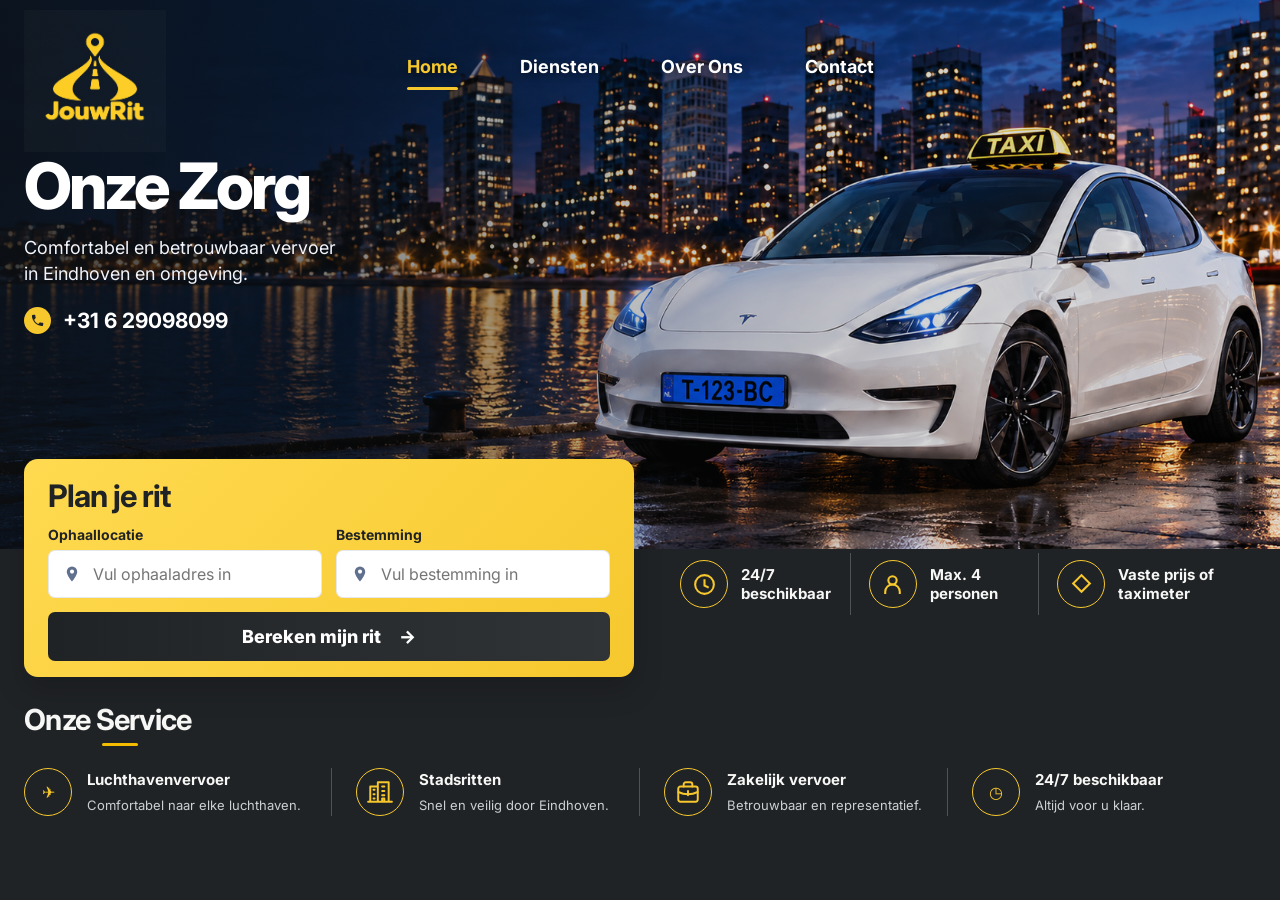
==== index.html @ 5863522d "Add files via upload" ====
<!doctype html>
<html lang="nl">
<head>
  <meta charset="utf-8">
  <meta name="viewport" content="width=device-width,initial-scale=1">
  <meta name="description" content="JouwRit — comfortabel en betrouwbaar taxivervoer in Eindhoven en omgeving.">
  <title>JouwRit | Taxi Eindhoven</title>
  <link rel="preconnect" href="https://fonts.googleapis.com">
  <link rel="preconnect" href="https://fonts.gstatic.com" crossorigin>
  <link href="https://fonts.googleapis.com/css2?family=Inter:wght@400;500;600;700;800&display=swap" rel="stylesheet">
  <link rel="icon" type="image/png" href="assets/jouwrit-road-pin.png">
  <style>
    :root{--navy:#071c40;--navy2:#102b5f;--yellow:#ffd21f;--yellow2:#ffdf58;--ink:#0a1d43;--muted:#50658a;--line:#d8deea;--white:#fff}
    *{box-sizing:border-box}
    html{scroll-behavior:smooth}
    body{margin:0;background:#f8fafc;color:var(--ink);font-family:Inter,Arial,sans-serif}
    button,input{font:inherit}
    .hero{height:61vh;min-height:480px;position:relative;color:#fff;background:linear-gradient(90deg,rgba(2,18,46,.56) 0%,rgba(2,18,46,.15) 45%,rgba(2,18,46,0) 70%),url('assets/jouwrit-hero.png') center/cover no-repeat}
    .hero-inner{width:min(1320px,calc(100% - 48px));height:100%;margin:auto;position:relative}
    .topbar{height:158px;display:flex;align-items:flex-start;justify-content:space-between}
    .brand{width:142px;height:142px;overflow:hidden;border-radius:50%;margin-top:10px;box-shadow:0 8px 28px rgba(0,0,0,.24)}
    .brand img{width:100%;height:100%;object-fit:cover;transform:scale(1.1)}
    nav{display:flex;gap:62px;margin:56px 31% 0 0;font-weight:700;font-size:18px}
    nav a{color:#fff;text-decoration:none;padding:0 0 13px;position:relative;text-shadow:0 2px 7px rgba(0,0,0,.5)}
    nav a.active{color:var(--yellow)}
    nav a.active:after{content:"";position:absolute;left:0;right:0;bottom:0;height:3px;background:var(--yellow);border-radius:4px}
    .hero-copy{width:520px;margin-top:-3px}
    h1{font-size:64px;line-height:.98;letter-spacing:-3px;margin:0 0 17px;font-weight:800}
    h1 span{color:var(--yellow)}
    .tagline{font-size:18px;line-height:1.45;margin:0 0 20px;color:#f2f5fb}
    .phone{display:inline-flex;align-items:center;gap:12px;color:#fff;text-decoration:none;font-size:21px;font-weight:700}
    .phone svg{width:27px;height:27px;background:#fff;color:var(--navy);padding:6px;border-radius:50%}
    .content{position:relative;background:#fff;min-height:330px}
    .content-inner{width:min(1340px,calc(100% - 48px));margin:auto;position:relative;min-height:330px}
    .booking-layout{position:absolute;left:0;right:0;top:-90px;display:grid;grid-template-columns:610px 1fr;gap:28px;align-items:start}
    .planner{background:linear-gradient(135deg,var(--yellow2),var(--yellow));border-radius:14px;padding:18px 24px 16px;box-shadow:0 10px 26px rgba(24,37,65,.16)}
    .planner h2{font-size:31px;margin:0 0 12px;letter-spacing:-1px}
    .fields{display:grid;grid-template-columns:1fr 1fr;gap:14px}
    label{display:block;font-weight:700;font-size:14px;margin-bottom:7px}
    .field-wrap{position:relative}
    .field-icon{position:absolute;left:15px;top:50%;transform:translateY(-50%);color:#60708f;width:18px;height:18px;z-index:2}
    input{width:100%;height:48px;border:0;border-radius:7px;padding:0 13px 0 45px;color:var(--ink);background:#fff;outline:none;box-shadow:inset 0 0 0 1px rgba(9,29,67,.1)}
    input:focus{box-shadow:0 0 0 3px rgba(9,29,67,.2)}
    .suggestions{display:none;position:absolute;z-index:10;top:54px;left:0;right:0;background:#fff;border-radius:8px;box-shadow:0 10px 28px rgba(7,28,64,.18);overflow:hidden;max-height:210px;overflow-y:auto}
    .suggestions.open{display:block}
    .suggestion{padding:11px 13px;border-bottom:1px solid #eef1f6;cursor:pointer;font-size:13px;line-height:1.3}
    .suggestion:hover,.suggestion:focus{background:#fff8cf}
    .calculate{width:100%;height:49px;border:0;border-radius:7px;margin-top:14px;background:linear-gradient(90deg,var(--navy),var(--navy2));color:#fff;font-weight:800;font-size:18px;cursor:pointer;display:flex;align-items:center;justify-content:center;gap:18px}
    .calculate:hover{filter:brightness(1.12)}
    .calculate:disabled{opacity:.65;cursor:wait}
    .right-panel{padding-top:94px}
    .trust{display:grid;grid-template-columns:1fr 1fr 1.15fr;align-items:center}
    .trust-item{min-height:62px;display:flex;align-items:center;gap:13px;padding:0 18px;border-right:1px solid var(--line);font-weight:700;font-size:15px}
    .trust-item:last-child{border-right:0}
    .icon-bubble{width:48px;height:48px;flex:0 0 48px;border-radius:50%;display:grid;place-items:center;background:#fff7cf;color:var(--navy)}
    .icon-bubble svg{width:25px;height:25px}
    .result{margin:10px 0 0;border:2px solid var(--navy2);border-radius:12px;padding:12px 16px;background:#fff;box-shadow:0 8px 20px rgba(19,38,76,.09);display:grid;grid-template-columns:155px 1fr 250px;align-items:center;gap:14px;opacity:0;transform:translateY(5px);pointer-events:none;transition:.2s ease}
    .result.show{opacity:1;transform:none;pointer-events:auto}
    .result-label{font-size:14px;font-weight:800;margin-bottom:2px}
    .price{font-size:35px;line-height:1;font-weight:800}
    .route-summary{border-left:1px solid var(--line);padding-left:18px;font-weight:600;white-space:nowrap}
    .request{height:54px;border:0;border-radius:9px;background:linear-gradient(90deg,#ffc800,#ffdb3d);color:var(--ink);font-size:18px;font-weight:800;cursor:pointer}
    .request:hover{filter:brightness(1.04);transform:translateY(-1px)}
    .error{position:absolute;top:205px;left:0;width:610px;color:#a21d1d;font-size:13px;font-weight:600}
    .services{position:absolute;left:0;right:0;top:125px}
    .services h2{font-size:29px;line-height:1;margin:0 0 22px;letter-spacing:-.7px}
    .services h2:after{content:"";display:block;width:36px;height:3px;background:#f4bc00;border-radius:3px;margin:9px 0 0 78px}
    .service-row{display:grid;grid-template-columns:repeat(4,1fr)}
    .service{display:flex;align-items:center;gap:15px;padding:0 24px;border-right:1px solid var(--line);min-width:0}
    .service:first-child{padding-left:0}.service:last-child{border-right:0}
    .service .icon-bubble{color:#b78000}.service .icon-bubble svg{width:26px;height:26px}
    .service strong{display:block;font-size:15px;margin-bottom:5px}
    .service small{font-size:13px;color:var(--muted);line-height:1.3}
    footer{height:52px;background:linear-gradient(90deg,#071b3e,#0e2c61);color:#fff}
    .footer-inner{width:min(1340px,calc(100% - 48px));height:100%;margin:auto;display:grid;grid-template-columns:1.5fr .7fr 1fr;align-items:center;gap:25px;font-size:12px}
    .footer-brand{font-size:24px;font-weight:800;color:#fff}.footer-brand span{color:var(--yellow)}
    .footer-copy{display:flex;align-items:center;gap:18px}.footer-copy:before{content:"";height:30px;width:1px;background:rgba(255,255,255,.55)}
    .footer-phone{text-align:center;font-size:15px;font-weight:700}.copyright{text-align:right;color:#e8edf7}
    .menu-toggle{display:none}
    @media (min-width:1000px) and (min-height:720px){body{height:100svh;overflow:hidden}.page{height:100svh;display:grid;grid-template-rows:61vh 1fr 52px}.hero{height:auto;min-height:0}.content{min-height:0}.content-inner{min-height:0}}
    @media (max-width:1050px){nav{margin-right:0;gap:30px}.booking-layout{grid-template-columns:52% 48%;gap:14px}.result{grid-template-columns:120px 1fr 190px}.service{padding:0 10px}.hero-copy{width:48%}}
    @media (max-width:820px){body{overflow:auto}.page{display:block}.hero{height:620px;min-height:0;background-position:62% center}.hero-inner{width:calc(100% - 30px)}.topbar{height:120px}.brand{width:104px;height:104px}nav{margin:35px 0 0;gap:18px;font-size:14px}.hero-copy{width:100%;margin-top:45px}h1{font-size:47px}.tagline{font-size:16px}.content{min-height:830px}.content-inner{width:calc(100% - 30px)}.booking-layout{position:relative;top:-76px;display:block}.planner{padding:18px}.fields{grid-template-columns:1fr}.right-panel{padding-top:22px}.trust{grid-template-columns:1fr}.trust-item{border-right:0;border-bottom:1px solid var(--line);padding:8px 0}.result{grid-template-columns:1fr;margin-top:15px}.route-summary{border-left:0;padding-left:0}.services{position:relative;top:-45px}.service-row{grid-template-columns:1fr 1fr;gap:20px}.service{border:0;padding:0}.footer-inner{grid-template-columns:1fr;text-align:center;padding:20px 0}.footer-copy{justify-content:center}.footer-copy:before{display:none}.copyright{text-align:center}footer{height:auto}.error{position:static;width:auto;margin-top:8px}}
    @media (max-width:540px){nav{display:none}.hero{height:560px;background-position:66% center}.hero-copy{margin-top:40px}h1{font-size:42px}.booking-layout{top:-56px}.service-row{grid-template-columns:1fr}.content{min-height:980px}.result{padding:15px}.request{width:100%}}
  
/* JouwRit charcoal and warm-yellow design, 22 September 2026 */
:root{--navy:#202326;--navy2:#303437;--yellow:#f6c82e;--yellow2:#ffda50;--ink:#202326;--muted:#ccd0d2;--line:#505356}
body,.content{background:#202326;color:#f7f7f5}
.hero{background-image:linear-gradient(90deg,rgba(15,17,19,.78),rgba(15,17,19,.22) 55%,rgba(15,17,19,.1)),url('assets/jouwrit-hero.png')}
.brand{border-radius:0;box-shadow:none;overflow:hidden;mix-blend-mode:screen}
.brand img{object-fit:contain;transform:scale(1.4)}
.phone svg{background:var(--yellow);color:#202326}
.planner{color:#202326;box-shadow:0 12px 30px #0003}
.icon-bubble,.service .icon-bubble{background:transparent;border:1px solid var(--yellow);color:var(--yellow)}
footer{background:#141719;border-top:1px solid #393c3f}
.result{background:#292d30;color:white;border-color:#505356;grid-template-columns:1fr 1fr;gap:12px}
.result .request{grid-column:1/-1;color:#202326}
.suggestions{color:#202326}.error{color:#ffb8b8}
.services{position:relative;top:auto;padding:25px 0 34px}
.booking-layout{position:relative;top:auto;margin-top:-90px;z-index:2}
.content-inner,.content{min-height:0}
@media(min-width:1000px) and (min-height:720px){body{height:auto;overflow:auto}.page{height:auto;min-height:100svh;grid-template-rows:61vh 1fr 52px}}
@media(max-width:1050px){.booking-layout{grid-template-columns:1fr 1fr}}
@media(max-width:820px){.booking-layout{display:block;margin-top:-76px}.services{padding-top:0}.content,.content-inner{min-height:0}.hero{background-position:62% center}.result{grid-template-columns:1fr}.result:not(.show){display:none}}
@media(max-width:540px){
  .topbar{position:relative;align-items:flex-start}
  .menu-toggle{display:flex;position:absolute;right:0;top:28px;width:46px;height:42px;border:1px solid rgba(246,200,46,.55);border-radius:10px;background:rgba(20,23,25,.88);padding:9px 10px;flex-direction:column;justify-content:space-between;z-index:30;cursor:pointer}
  .menu-toggle span{display:block;width:100%;height:3px;border-radius:3px;background:var(--yellow);transition:.2s ease}
  .menu-toggle[aria-expanded="true"] span:nth-child(1){transform:translateY(10px) rotate(45deg)}
  .menu-toggle[aria-expanded="true"] span:nth-child(2){opacity:0}
  .menu-toggle[aria-expanded="true"] span:nth-child(3){transform:translateY(-10px) rotate(-45deg)}
  nav{display:none;position:absolute;right:0;top:78px;width:190px;margin:0;padding:10px;background:rgba(20,23,25,.97);border:1px solid rgba(246,200,46,.32);border-radius:12px;box-shadow:0 14px 30px rgba(0,0,0,.35);z-index:29;flex-direction:column;gap:0;font-size:15px;max-width:none}
  nav.open{display:flex}
  nav a{padding:12px 13px;border-radius:8px;text-shadow:none}
  nav a.active:after{display:none}
  nav a.active{background:rgba(246,200,46,.12);color:var(--yellow)}
  .booking-layout{margin-top:-56px}.hero{background-position:66% center}.brand{flex-shrink:0}.service-row{padding-bottom:12px}
}

/* Desktop fit fix — keep mobile menu unchanged */
@media (min-width:821px){
  .brand img{transform:scale(1);transform-origin:center 31%;}
}
@media (min-width:1000px) and (min-height:720px){
  body{height:100svh;overflow:hidden}
  .page{height:100svh;min-height:0;display:grid;grid-template-rows:61vh 1fr 0}
  .content{min-height:0;overflow:visible}
  .content-inner{min-height:0}
  .services{padding:8px 0 10px}
  footer{display:none}
}

@media (min-width:821px){
  .hero-copy h1 span,.hero-copy h1 br{display:none}
  .result:not(.show){display:none}
  .services{padding-top:28px}
}
</style>
</head>
<body>
<div class="page">
  <header class="hero" id="home">
    <div class="hero-inner">
      <div class="topbar">
        <a class="brand" href="#home" aria-label="JouwRit home"><img src="assets/jouwrit-road-pin.png" alt="JouwRit Taxi Service"></a>
        <button class="menu-toggle" type="button" aria-label="Menu openen" aria-expanded="false" aria-controls="main-nav"><span></span><span></span><span></span></button>
        <nav id="main-nav" aria-label="Hoofdnavigatie">
          <a class="active" href="#home">Home</a><a href="#services">Diensten</a><a href="#">Over Ons</a><a href="#">Contact</a>
        </nav>
      </div>
      <div class="hero-copy">
        <h1><span>Jouw Rit,</span><br>Onze Zorg</h1>
        <p class="tagline">Comfortabel en betrouwbaar vervoer<br>in Eindhoven en omgeving.</p>
        <a class="phone" href="tel:+31629098099" aria-label="Bel JouwRit op +31 6 29098099">
          <svg viewBox="0 0 24 24" fill="currentColor" aria-hidden="true"><path d="M6.6 10.8c1.7 3.4 3.3 5 6.7 6.7l2.2-2.2c.3-.3.7-.4 1.1-.2 1.2.4 2.4.6 3.7.6.6 0 1 .4 1 1V20c0 .6-.4 1-1 1C10.8 21 3 13.2 3 3.7c0-.6.4-1 1-1h3.5c.6 0 1 .4 1 1 0 1.3.2 2.5.6 3.7.1.4 0 .8-.3 1.1z"/></svg>
          +31 6 29098099
        </a>
      </div>
    </div>
  </header>
  <main class="content">
    <div class="content-inner">
      <div class="booking-layout">
        <section class="planner" aria-labelledby="planner-title">
          <h2 id="planner-title">Plan je rit</h2>
          <div class="fields">
            <div><label for="pickup">Ophaallocatie</label><div class="field-wrap"><svg class="field-icon" viewBox="0 0 24 24" fill="currentColor" aria-hidden="true"><path d="M12 2a7 7 0 0 0-7 7c0 5 7 13 7 13s7-8 7-13a7 7 0 0 0-7-7zm0 9.5A2.5 2.5 0 1 1 12 6a2.5 2.5 0 0 1 0 5.5z"/></svg><input id="pickup" autocomplete="off" placeholder="Vul ophaaladres in"><div id="pickup-list" class="suggestions" role="listbox"></div></div></div>
            <div><label for="destination">Bestemming</label><div class="field-wrap"><svg class="field-icon" viewBox="0 0 24 24" fill="currentColor" aria-hidden="true"><path d="M12 2a7 7 0 0 0-7 7c0 5 7 13 7 13s7-8 7-13a7 7 0 0 0-7-7zm0 9.5A2.5 2.5 0 1 1 12 6a2.5 2.5 0 0 1 0 5.5z"/></svg><input id="destination" autocomplete="off" placeholder="Vul bestemming in"><div id="destination-list" class="suggestions" role="listbox"></div></div></div>
          </div>
          <button id="calculate" class="calculate">Bereken mijn rit <span aria-hidden="true">→</span></button>
        </section>
        <section class="right-panel" aria-label="Ritvoordelen en prijs">
          <div class="trust">
            <div class="trust-item"><span class="icon-bubble"><svg viewBox="0 0 24 24" fill="none" stroke="currentColor" stroke-width="2"><circle cx="12" cy="12" r="9"/><path d="M12 7v6l4 2"/></svg></span>24/7 beschikbaar</div>
            <div class="trust-item"><span class="icon-bubble"><svg viewBox="0 0 24 24" fill="none" stroke="currentColor" stroke-width="2"><circle cx="12" cy="8" r="4"/><path d="M5 21v-2a7 7 0 0 1 14 0v2"/></svg></span>Max. 4 personen</div>
            <div class="trust-item"><span class="icon-bubble"><svg viewBox="0 0 24 24" fill="none" stroke="currentColor" stroke-width="2"><path d="m12 3 8 8-8 8-8-8z"/></svg></span>Vaste prijs of taximeter</div>
          </div>
          <div id="result" class="result" aria-live="polite">
            <div><div class="result-label">Uw ritprijs</div><div id="price" class="price">€ 0,00</div></div>
            <div id="route-summary" class="route-summary">— km • — min</div>
            <button id="request" class="request">Rit aanvragen&nbsp; →</button>
          </div>
        </section>
      </div>
      <div id="error" class="error" aria-live="assertive"></div>
      <section class="services" id="services" aria-labelledby="services-title">
        <h2 id="services-title">Onze Service</h2>
        <div class="service-row">
          <div class="service"><span class="icon-bubble">✈</span><div><strong>Luchthavenvervoer</strong><small>Comfortabel naar elke luchthaven.</small></div></div>
          <div class="service"><span class="icon-bubble"><svg viewBox="0 0 24 24" fill="none" stroke="currentColor" stroke-width="1.8" stroke-linecap="round" stroke-linejoin="round" aria-hidden="true"><path d="M3 21V7h7v14M10 21V3h10v18M1 21h22M6 10h1m-1 4h1m-1 4h1m7-11h2m-2 4h2m-2 4h2m-2 6v-3h2v3"/></svg></span><div><strong>Stadsritten</strong><small>Snel en veilig door Eindhoven.</small></div></div>
          <div class="service"><span class="icon-bubble"><svg viewBox="0 0 24 24" fill="none" stroke="currentColor" stroke-width="1.8" stroke-linecap="round" stroke-linejoin="round" aria-hidden="true"><rect x="3" y="7" width="18" height="14" rx="2"/><path d="M8 7V5a2 2 0 0 1 2-2h4a2 2 0 0 1 2 2v2M3 12a21 21 0 0 0 18 0M12 11v4"/></svg></span><div><strong>Zakelijk vervoer</strong><small>Betrouwbaar en representatief.</small></div></div>
          <div class="service"><span class="icon-bubble">◷</span><div><strong>24/7 beschikbaar</strong><small>Altijd voor u klaar.</small></div></div>
        </div>
      </section>
    </div>
  </main>
  <footer><div class="footer-inner"><div class="footer-copy"><div class="footer-brand">Jouw<span>Rit</span></div><div>Comfortabel en betrouwbaar vervoer in Eindhoven en omgeving.</div></div><div class="footer-phone">☎ &nbsp;+31 6 29098099</div><div class="copyright">© 2026 JouwRit. Alle rechten voorbehouden.</div></div></footer>
</div>
<script src="route-client.js"></script>
<script>
const menuToggle=document.querySelector('.menu-toggle');
const mainNav=document.getElementById('main-nav');
if(menuToggle&&mainNav){
 menuToggle.addEventListener('click',()=>{
  const open=mainNav.classList.toggle('open');
  menuToggle.setAttribute('aria-expanded',String(open));
  menuToggle.setAttribute('aria-label',open?'Menu sluiten':'Menu openen');
 });
 mainNav.querySelectorAll('a').forEach(link=>link.addEventListener('click',()=>{
  mainNav.classList.remove('open');menuToggle.setAttribute('aria-expanded','false');menuToggle.setAttribute('aria-label','Menu openen');
 }));
}
let homeVersion=0,currentRoute=null;
function resetHome(){homeVersion++;currentRoute=null;document.getElementById('result').classList.remove('show');document.getElementById('error').textContent='';}
JouwRit.attach('pickup','pickup-list',resetHome);
JouwRit.attach('destination','destination-list',resetHome);
document.getElementById('calculate').addEventListener('click',async()=>{
 resetHome();
 const version=homeVersion,button=document.getElementById('calculate');
 button.disabled=true;button.firstChild.textContent='Route berekenen… ';
 try{
  const route=await JouwRit.calculate('pickup','destination');
  if(version!==homeVersion)return;
  currentRoute=route;
  document.getElementById('price').textContent=JouwRit.money(route.price);
  document.getElementById('route-summary').textContent=JouwRit.summary(route);
  document.getElementById('result').classList.add('show');
 }catch(e){if(version===homeVersion)document.getElementById('error').textContent=e.message;}
 finally{button.disabled=false;button.firstChild.textContent='Bereken mijn rit ';}
});
document.getElementById('request').addEventListener('click',()=>{
 if(!currentRoute)return;
 const params=new URLSearchParams({pickup:currentRoute.pickup,destination:currentRoute.destination,priceType:'fixed',pickupLat:currentRoute.a.lat,pickupLon:currentRoute.a.lon,destinationLat:currentRoute.b.lat,destinationLon:currentRoute.b.lon});
 location.href='booking.html?'+params.toString();
});
</script>
</body>
</html>
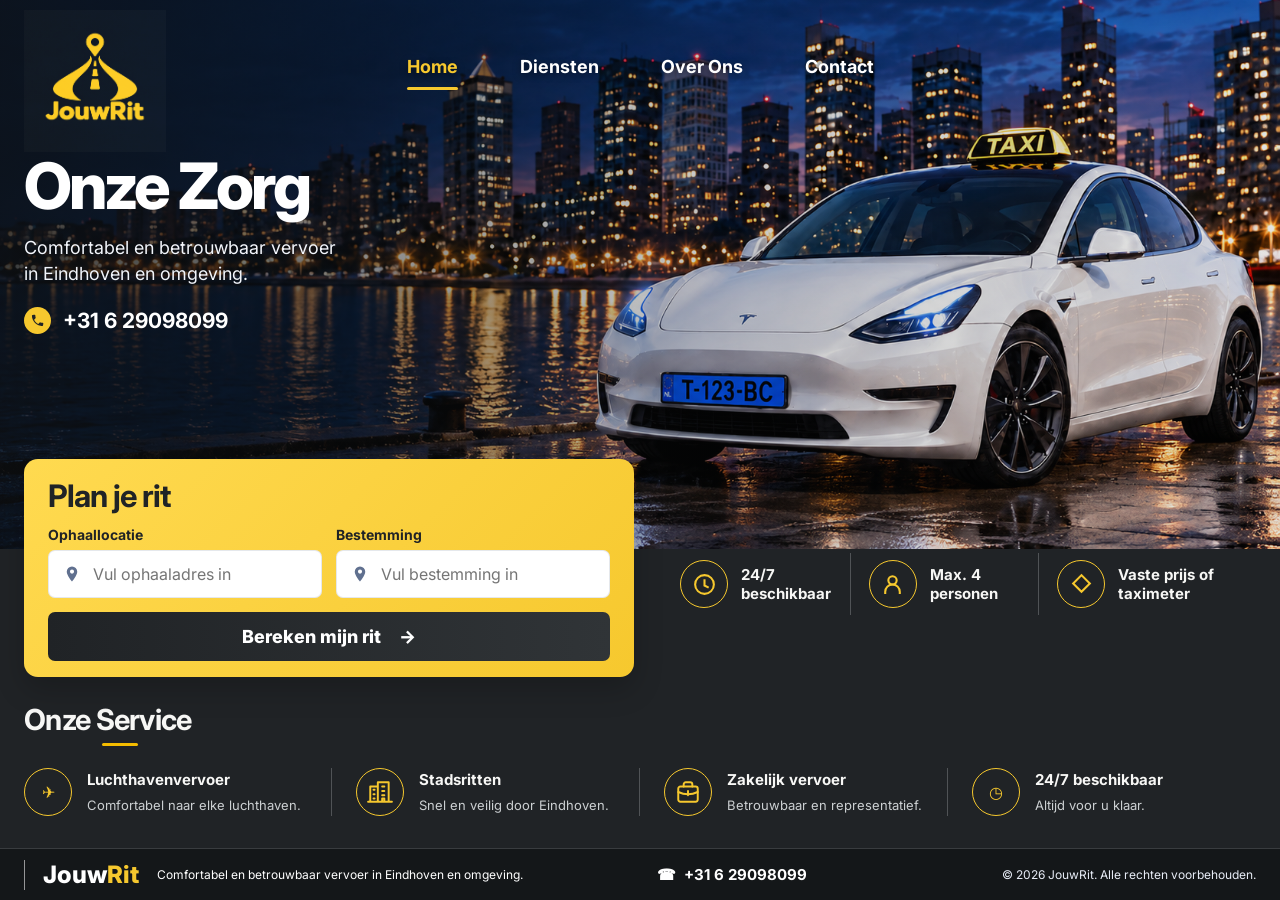
==== commit 493c2630: "Add files via upload" ====
--- a/index.html
+++ b/index.html
@@ -122,11 +122,11 @@
 }
 @media (min-width:1000px) and (min-height:720px){
   body{height:100svh;overflow:hidden}
-  .page{height:100svh;min-height:0;display:grid;grid-template-rows:61vh 1fr 0}
+  .page{height:100svh;min-height:0;display:grid;grid-template-rows:61vh 1fr 52px}
   .content{min-height:0;overflow:visible}
   .content-inner{min-height:0}
   .services{padding:8px 0 10px}
-  footer{display:none}
+  footer{display:block}
 }
 
 @media (min-width:821px){
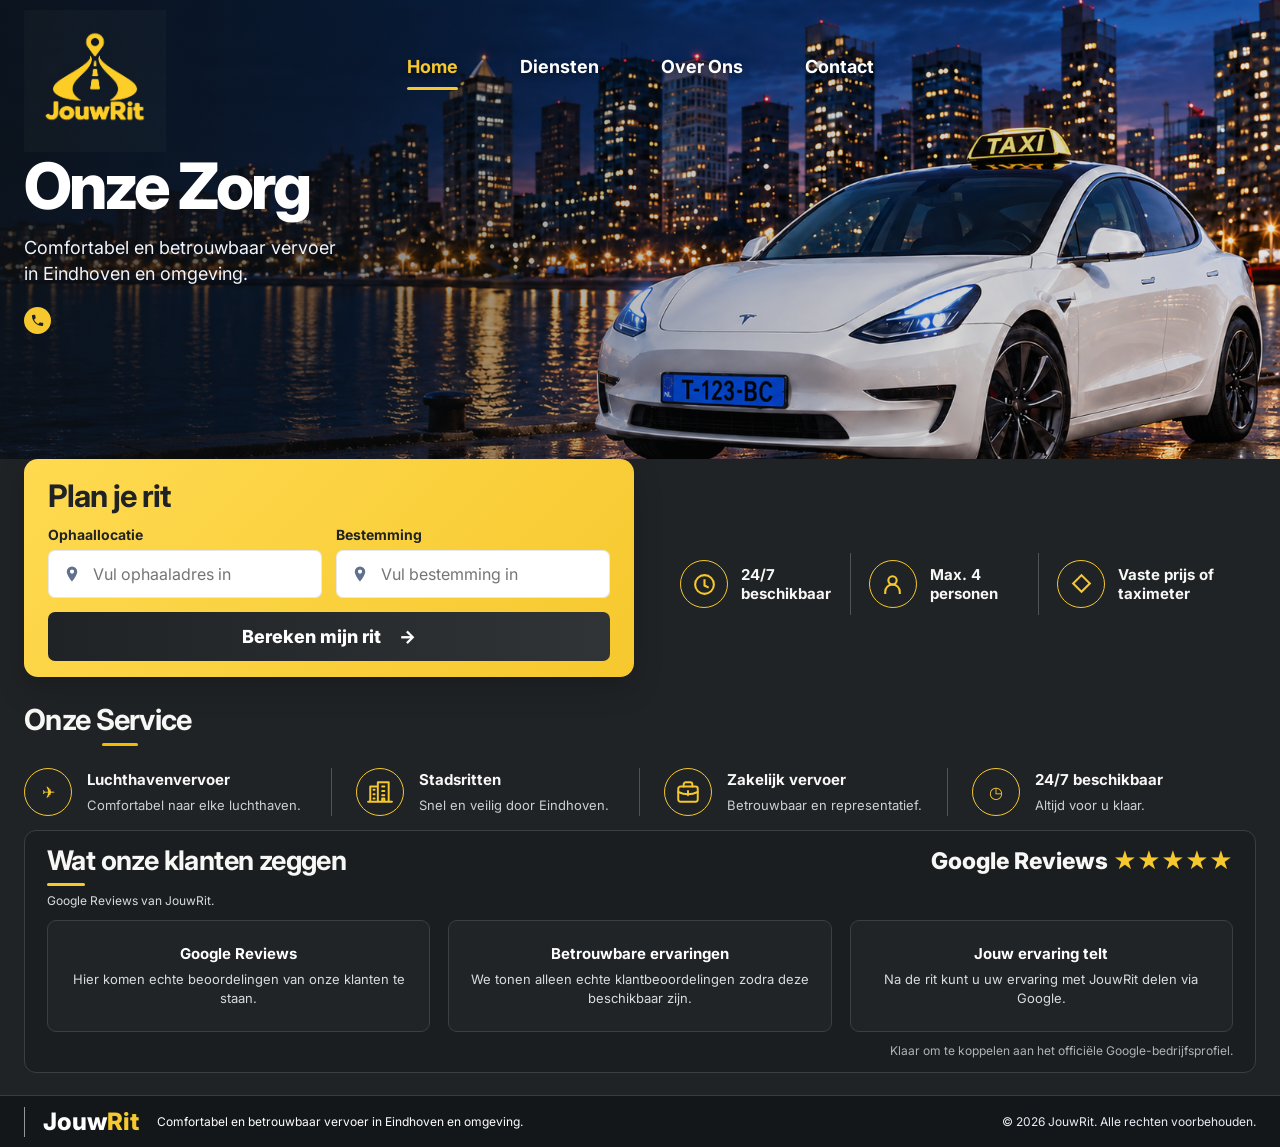
==== commit 2450ec1b: "Add files via upload" ====
--- a/index.html
+++ b/index.html
@@ -114,6 +114,7 @@
   nav a.active:after{display:none}
   nav a.active{background:rgba(246,200,46,.12);color:var(--yellow)}
   .booking-layout{margin-top:-56px}.hero{background-position:66% center}.brand{flex-shrink:0}.service-row{padding-bottom:12px}
+  .hero-copy h1 span,.hero-copy h1 br{display:none}
 }
 
 /* Desktop fit fix — keep mobile menu unchanged */
@@ -134,6 +135,32 @@
   .result:not(.show){display:none}
   .services{padding-top:28px}
 }
+/* Keep the desktop price result in the free space above Onze Service. */
+@media (min-width:821px){
+  .right-panel{position:relative}
+  .result.show{position:absolute;left:0;right:0;top:156px;margin:0;z-index:3}
+}
+
+/* Google Reviews section */
+.reviews{margin:4px 0 22px;padding:16px 22px 14px;border:1px solid #3b3f42;border-radius:12px;background:#1b1e20;color:#f7f7f5}
+.reviews-head{display:flex;align-items:flex-start;justify-content:space-between;gap:24px;margin-bottom:12px}
+.reviews h2{font-size:27px;line-height:1;margin:0 0 7px;letter-spacing:-.6px}
+.reviews h2:after{content:"";display:block;width:38px;height:3px;background:var(--yellow);border-radius:3px;margin-top:9px}
+.reviews-sub{margin:0;font-size:12px;color:#d8dcde}
+.google-reviews-title{font-size:23px;font-weight:800;white-space:nowrap}.google-reviews-title span{color:var(--yellow)}
+.review-cards{display:grid;grid-template-columns:repeat(3,1fr);gap:18px}
+.review-card{min-height:112px;padding:17px 18px;border:1px solid #3b3f42;border-radius:9px;background:#202427;display:flex;align-items:center;justify-content:center;text-align:center}
+.review-card strong{display:block;font-size:15px;margin-bottom:7px;color:#fff}
+.review-card p{margin:0;font-size:13px;line-height:1.45;color:#d8dcde}
+.review-note{margin-top:11px;text-align:right;font-size:12px;color:#aeb4b8}
+@media (min-width:1000px) and (min-height:720px){body{height:auto;overflow:auto}.page{height:auto;min-height:100svh;display:block}.hero{height:61vh;min-height:480px}.content{min-height:0}footer{height:52px}}
+@media (max-width:820px){.reviews{margin-top:-18px}.review-cards{grid-template-columns:1fr}.reviews-head{display:block}.google-reviews-title{margin-top:12px}}
+@media (max-width:540px){
+  .hero-copy{margin-top:8px}
+  .reviews{padding:16px;margin-top:-10px}
+  .reviews h2{font-size:24px}
+}
+
 </style>
 </head>
 <body>
@@ -152,7 +179,6 @@
         <p class="tagline">Comfortabel en betrouwbaar vervoer<br>in Eindhoven en omgeving.</p>
         <a class="phone" href="tel:+31629098099" aria-label="Bel JouwRit op +31 6 29098099">
           <svg viewBox="0 0 24 24" fill="currentColor" aria-hidden="true"><path d="M6.6 10.8c1.7 3.4 3.3 5 6.7 6.7l2.2-2.2c.3-.3.7-.4 1.1-.2 1.2.4 2.4.6 3.7.6.6 0 1 .4 1 1V20c0 .6-.4 1-1 1C10.8 21 3 13.2 3 3.7c0-.6.4-1 1-1h3.5c.6 0 1 .4 1 1 0 1.3.2 2.5.6 3.7.1.4 0 .8-.3 1.1z"/></svg>
-          +31 6 29098099
         </a>
       </div>
     </div>
@@ -191,9 +217,21 @@
           <div class="service"><span class="icon-bubble">◷</span><div><strong>24/7 beschikbaar</strong><small>Altijd voor u klaar.</small></div></div>
         </div>
       </section>
+      <section class="reviews" id="reviews" aria-labelledby="reviews-title">
+        <div class="reviews-head">
+          <div><h2 id="reviews-title">Wat onze klanten zeggen</h2><p class="reviews-sub">Google Reviews van JouwRit.</p></div>
+          <div class="google-reviews-title" aria-label="Google Reviews">Google Reviews <span>★★★★★</span></div>
+        </div>
+        <div class="review-cards">
+          <div class="review-card"><div><strong>Google Reviews</strong><p>Hier komen echte beoordelingen van onze klanten te staan.</p></div></div>
+          <div class="review-card"><div><strong>Betrouwbare ervaringen</strong><p>We tonen alleen echte klantbeoordelingen zodra deze beschikbaar zijn.</p></div></div>
+          <div class="review-card"><div><strong>Jouw ervaring telt</strong><p>Na de rit kunt u uw ervaring met JouwRit delen via Google.</p></div></div>
+        </div>
+        <div class="review-note">Klaar om te koppelen aan het officiële Google-bedrijfsprofiel.</div>
+      </section>
     </div>
   </main>
-  <footer><div class="footer-inner"><div class="footer-copy"><div class="footer-brand">Jouw<span>Rit</span></div><div>Comfortabel en betrouwbaar vervoer in Eindhoven en omgeving.</div></div><div class="footer-phone">☎ &nbsp;+31 6 29098099</div><div class="copyright">© 2026 JouwRit. Alle rechten voorbehouden.</div></div></footer>
+  <footer><div class="footer-inner"><div class="footer-copy"><div class="footer-brand">Jouw<span>Rit</span></div><div>Comfortabel en betrouwbaar vervoer in Eindhoven en omgeving.</div></div><div class="footer-phone" aria-hidden="true"></div><div class="copyright">© 2026 JouwRit. Alle rechten voorbehouden.</div></div></footer>
 </div>
 <script src="route-client.js"></script>
 <script>
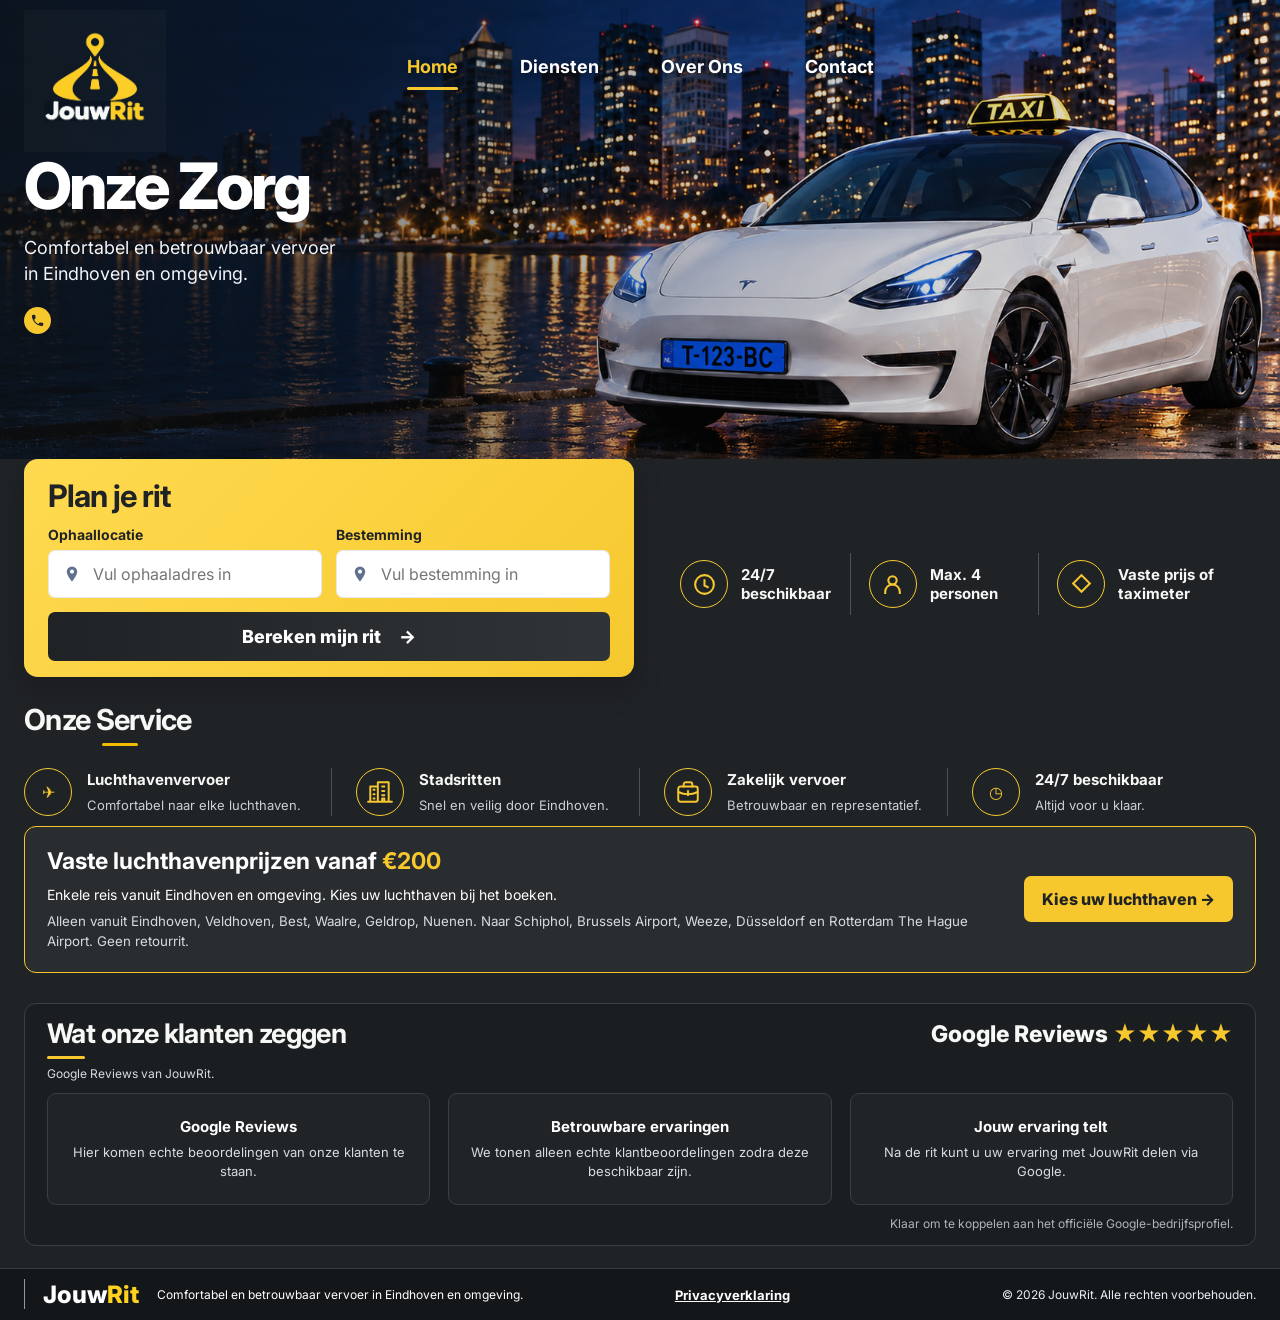
==== commit aa123556: "Add files via upload" ====
--- a/index.html
+++ b/index.html
@@ -161,17 +161,23 @@
   .reviews h2{font-size:24px}
 }
 
+/* Reveal more of the Tesla without changing its scale or the layout. */
+@media(min-width:821px){.hero{background-position:center,center min(0px,max(calc((max(480px,61vh) - 100vw * 941 / 1672) * .7),calc(20px - 100vw * 278 / 1672)))}}
+.airport-offer-home{display:flex;align-items:center;justify-content:space-between;gap:24px;margin:0 0 30px;padding:20px 22px;border:1px solid var(--yellow);border-radius:12px;background:#292d30;color:#fff}
+.airport-offer-home[hidden]{display:none}.airport-offer-home h2{font-size:23px;line-height:1.25;margin:0 0 8px;letter-spacing:0}.airport-offer-home h2 span{color:var(--yellow)}.airport-offer-home p{font-size:14px;line-height:1.5;margin:0}.airport-offer-home small{display:block;color:#d8dcde;line-height:1.5;margin-top:7px}.airport-offer-home a{display:inline-block;flex-shrink:0;padding:13px 18px;background:var(--yellow);color:#202326;text-decoration:none;font-weight:800;border-radius:7px}
+@media(max-width:700px){.airport-offer-home{display:block}.airport-offer-home a{margin-top:16px}.airport-offer-home h2{font-size:21px}}
 </style>
+<link rel="stylesheet" href="brand-privacy.css">
 </head>
 <body>
 <div class="page">
   <header class="hero" id="home">
     <div class="hero-inner">
       <div class="topbar">
-        <a class="brand" href="#home" aria-label="JouwRit home"><img src="assets/jouwrit-road-pin.png" alt="JouwRit Taxi Service"></a>
+        <a class="brand" href="#home" aria-label="JouwRit home"><img src="assets/jouwrit-brand.svg" alt="JouwRit Taxi Service"></a>
         <button class="menu-toggle" type="button" aria-label="Menu openen" aria-expanded="false" aria-controls="main-nav"><span></span><span></span><span></span></button>
         <nav id="main-nav" aria-label="Hoofdnavigatie">
-          <a class="active" href="#home">Home</a><a href="#services">Diensten</a><a href="#">Over Ons</a><a href="#">Contact</a>
+          <a class="active" href="index.html">Home</a><a href="diensten.html">Diensten</a><a href="over-ons.html">Over Ons</a><a href="contact.html">Contact</a>
         </nav>
       </div>
       <div class="hero-copy">
@@ -217,6 +223,10 @@
           <div class="service"><span class="icon-bubble">◷</span><div><strong>24/7 beschikbaar</strong><small>Altijd voor u klaar.</small></div></div>
         </div>
       </section>
+      <section class="airport-offer-home" id="airport-offer-home" aria-labelledby="airport-offer-title">
+        <div><h2 id="airport-offer-title">Vaste luchthavenprijzen vanaf <span id="airport-offer-minimum">€200</span></h2><p>Enkele reis vanuit Eindhoven en omgeving. Kies uw luchthaven bij het boeken.</p><small>Alleen vanuit <span id="airport-offer-area">Eindhoven, Veldhoven, Best, Waalre, Geldrop, Nuenen</span>. Naar Schiphol, Brussels Airport, Weeze, Düsseldorf en Rotterdam The Hague Airport. Geen retourrit.</small></div>
+        <a href="booking.html?airportOffer=1#airportFields">Kies uw luchthaven →</a>
+      </section>
       <section class="reviews" id="reviews" aria-labelledby="reviews-title">
         <div class="reviews-head">
           <div><h2 id="reviews-title">Wat onze klanten zeggen</h2><p class="reviews-sub">Google Reviews van JouwRit.</p></div>
@@ -231,9 +241,10 @@
       </section>
     </div>
   </main>
-  <footer><div class="footer-inner"><div class="footer-copy"><div class="footer-brand">Jouw<span>Rit</span></div><div>Comfortabel en betrouwbaar vervoer in Eindhoven en omgeving.</div></div><div class="footer-phone" aria-hidden="true"></div><div class="copyright">© 2026 JouwRit. Alle rechten voorbehouden.</div></div></footer>
+  <footer><div class="footer-inner"><div class="footer-copy"><div class="footer-brand">Jouw<span>Rit</span></div><div>Comfortabel en betrouwbaar vervoer in Eindhoven en omgeving.</div></div><div class="footer-phone"><a class="privacy-link" href="privacyverklaring.html">Privacyverklaring</a></div><div class="copyright">© 2026 JouwRit. Alle rechten voorbehouden.</div></div></footer>
 </div>
 <script src="route-client.js"></script>
+<script src="airport-offers.js"></script>
 <script>
 const menuToggle=document.querySelector('.menu-toggle');
 const mainNav=document.getElementById('main-nav');
--- a/brand-privacy.css
+++ b/brand-privacy.css
@@ -0,0 +1 @@
+.footer-brand span,.logo b{color:#ffd21f}.footer-brand,.foot .logo{color:#fff}.privacy-link{font-size:13px;color:inherit;white-space:nowrap}.suggestion[aria-selected="true"]{background:#fff6cc;color:#172033}.address-status{display:block;font-size:12px;line-height:1.4;margin-top:4px}.address-status:empty{display:none}.suggestions{max-height:280px;overflow-y:auto}.privacy-copy{max-width:850px;margin:auto;padding:32px 24px 56px;line-height:1.7}.privacy-copy h1{font-size:38px;line-height:1.15}.privacy-copy h2{font-size:24px;line-height:1.3;margin-top:32px}.privacy-copy a{color:#ffd21f}.privacy-copy li{margin:8px 0}.privacy-footer{padding:22px 24px;border-top:1px solid #596066;font-size:14px}.privacy-footer a{color:inherit}
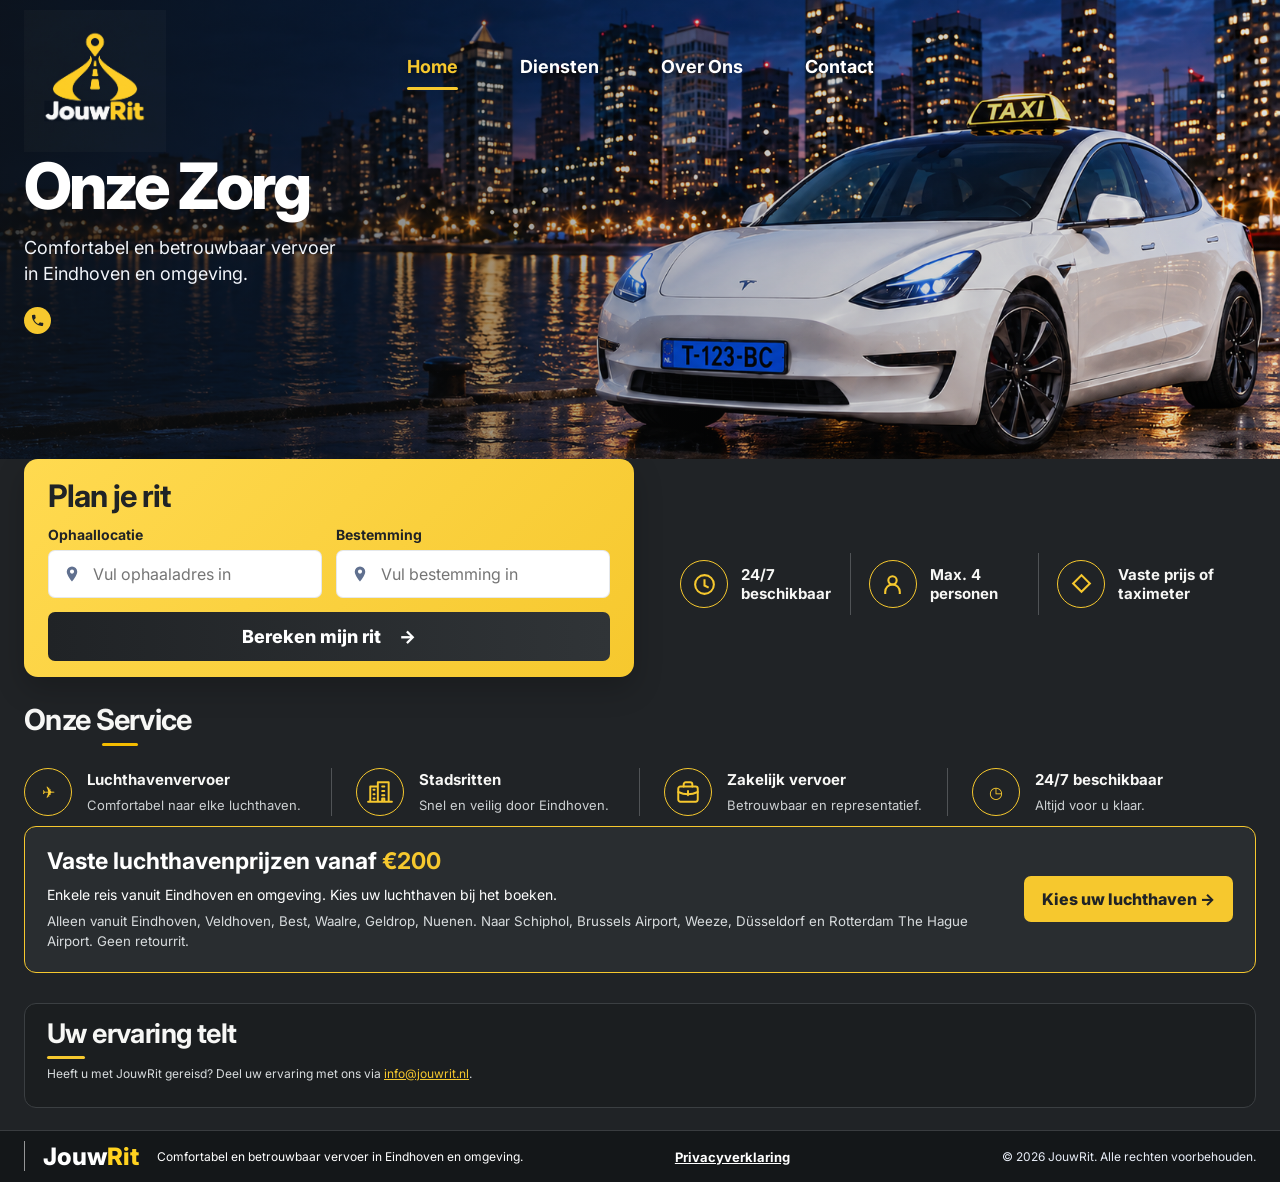
==== commit d4e63d89: "Add files via upload" ====
--- a/index.html
+++ b/index.html
@@ -161,8 +161,8 @@
   .reviews h2{font-size:24px}
 }
 
-/* Reveal more of the Tesla without changing its scale or the layout. */
-@media(min-width:821px){.hero{background-position:center,center min(0px,max(calc((max(480px,61vh) - 100vw * 941 / 1672) * .7),calc(20px - 100vw * 278 / 1672)))}}
+/* Reveal more of the Tesla without changing its scale or the layout. */
+@media(min-width:821px){.hero{background-position:center,center min(0px,max(calc((max(480px,61vh) - 100vw * 941 / 1672) * .7),calc(20px - 100vw * 278 / 1672)))}}
 .airport-offer-home{display:flex;align-items:center;justify-content:space-between;gap:24px;margin:0 0 30px;padding:20px 22px;border:1px solid var(--yellow);border-radius:12px;background:#292d30;color:#fff}
 .airport-offer-home[hidden]{display:none}.airport-offer-home h2{font-size:23px;line-height:1.25;margin:0 0 8px;letter-spacing:0}.airport-offer-home h2 span{color:var(--yellow)}.airport-offer-home p{font-size:14px;line-height:1.5;margin:0}.airport-offer-home small{display:block;color:#d8dcde;line-height:1.5;margin-top:7px}.airport-offer-home a{display:inline-block;flex-shrink:0;padding:13px 18px;background:var(--yellow);color:#202326;text-decoration:none;font-weight:800;border-radius:7px}
 @media(max-width:700px){.airport-offer-home{display:block}.airport-offer-home a{margin-top:16px}.airport-offer-home h2{font-size:21px}}
@@ -228,16 +228,7 @@
         <a href="booking.html?airportOffer=1#airportFields">Kies uw luchthaven →</a>
       </section>
       <section class="reviews" id="reviews" aria-labelledby="reviews-title">
-        <div class="reviews-head">
-          <div><h2 id="reviews-title">Wat onze klanten zeggen</h2><p class="reviews-sub">Google Reviews van JouwRit.</p></div>
-          <div class="google-reviews-title" aria-label="Google Reviews">Google Reviews <span>★★★★★</span></div>
-        </div>
-        <div class="review-cards">
-          <div class="review-card"><div><strong>Google Reviews</strong><p>Hier komen echte beoordelingen van onze klanten te staan.</p></div></div>
-          <div class="review-card"><div><strong>Betrouwbare ervaringen</strong><p>We tonen alleen echte klantbeoordelingen zodra deze beschikbaar zijn.</p></div></div>
-          <div class="review-card"><div><strong>Jouw ervaring telt</strong><p>Na de rit kunt u uw ervaring met JouwRit delen via Google.</p></div></div>
-        </div>
-        <div class="review-note">Klaar om te koppelen aan het officiële Google-bedrijfsprofiel.</div>
+        <div class="reviews-head"><div><h2 id="reviews-title">Uw ervaring telt</h2><p class="reviews-sub">Heeft u met JouwRit gereisd? Deel uw ervaring met ons via <a href="mailto:info@jouwrit.nl" style="color:var(--yellow)">info@jouwrit.nl</a>.</p></div></div>
       </section>
     </div>
   </main>
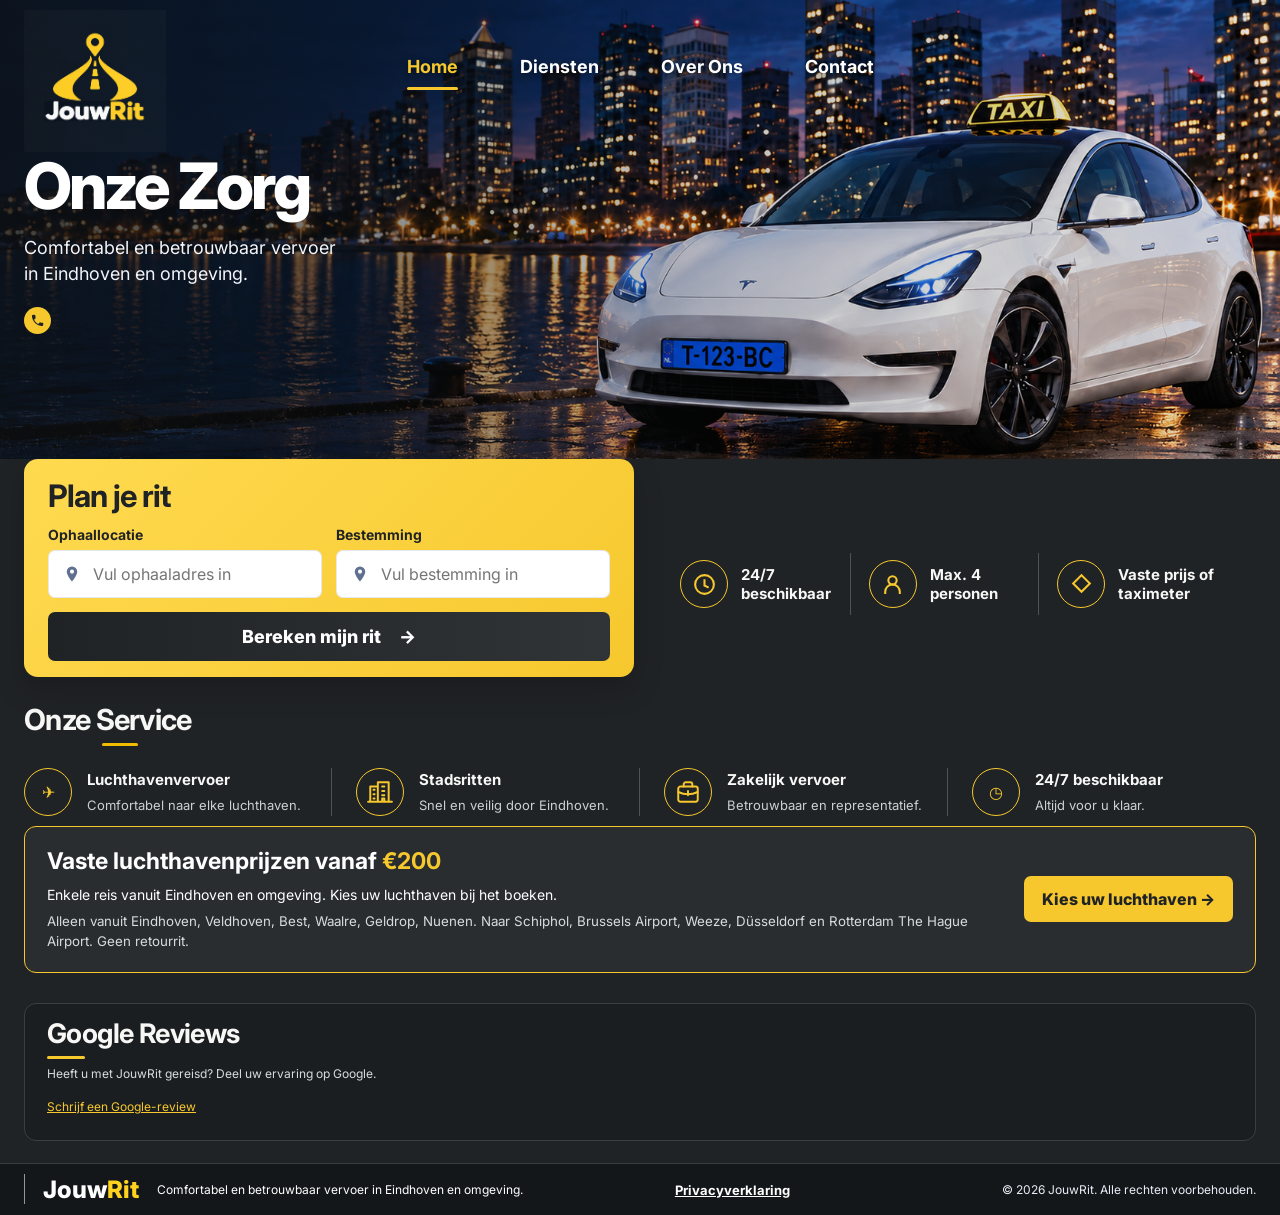
==== commit fbf29169: "Add files via upload" ====
--- a/index.html
+++ b/index.html
@@ -228,7 +228,7 @@
         <a href="booking.html?airportOffer=1#airportFields">Kies uw luchthaven →</a>
       </section>
       <section class="reviews" id="reviews" aria-labelledby="reviews-title">
-        <div class="reviews-head"><div><h2 id="reviews-title">Uw ervaring telt</h2><p class="reviews-sub">Heeft u met JouwRit gereisd? Deel uw ervaring met ons via <a href="mailto:info@jouwrit.nl" style="color:var(--yellow)">info@jouwrit.nl</a>.</p></div></div>
+        <div class="reviews-head"><div><h2 id="reviews-title">Google Reviews</h2><p class="reviews-sub">Heeft u met JouwRit gereisd? Deel uw ervaring op Google.</p><p id="google-review-links" class="reviews-sub" style="margin-top:12px"><a href="https://g.page/r/CaSQFnvq3IYZECE/review" target="_blank" rel="noopener noreferrer" style="color:var(--yellow);display:inline-block;margin-right:22px;margin-top:6px">Schrijf een Google-review</a></p></div></div>
       </section>
     </div>
   </main>
@@ -236,6 +236,7 @@
 </div>
 <script src="route-client.js"></script>
 <script src="airport-offers.js"></script>
+<script src="google-reviews.js"></script>
 <script>
 const menuToggle=document.querySelector('.menu-toggle');
 const mainNav=document.getElementById('main-nav');
